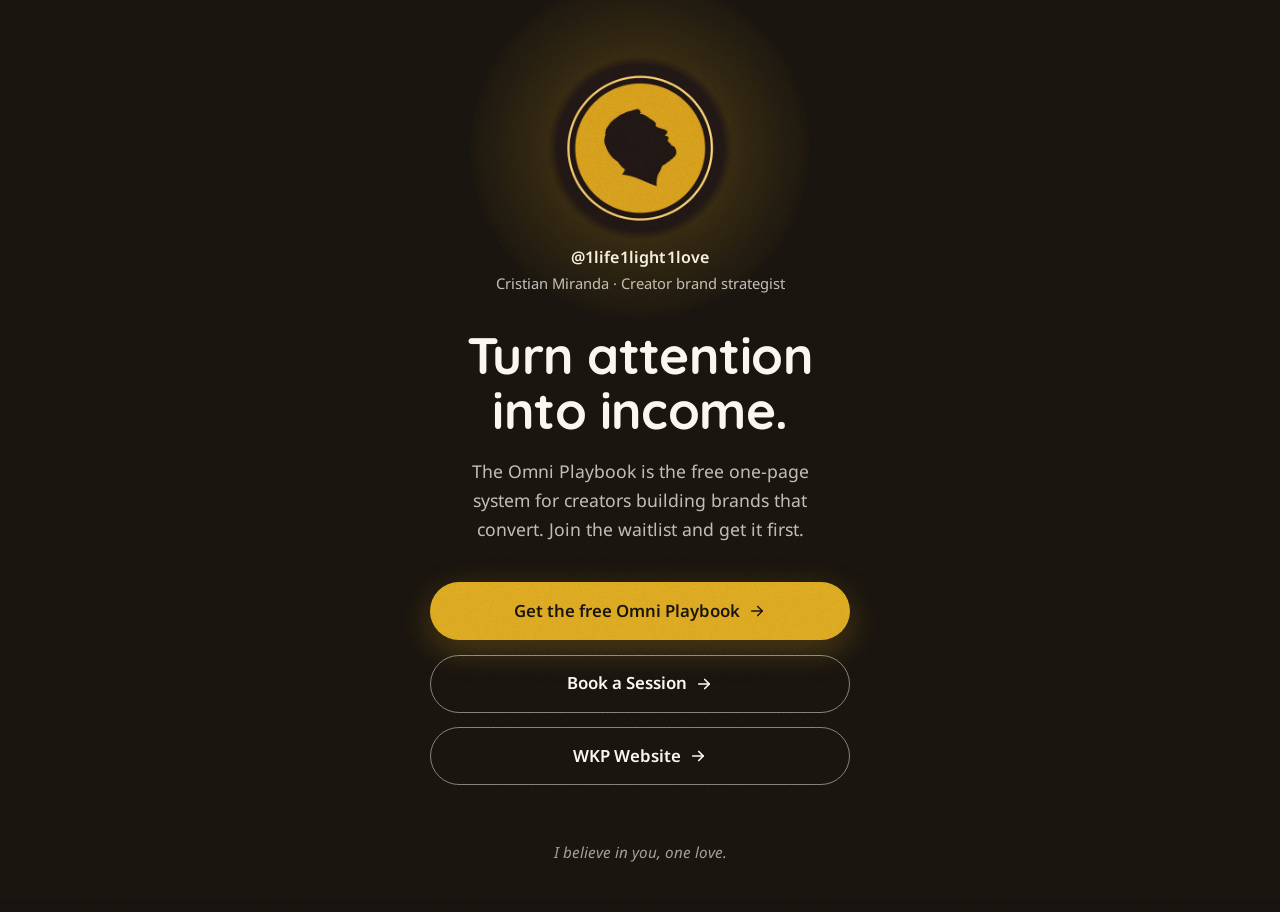
==== bio/index.html @ d90f1c0c "Add files via upload" ====
<!doctype html>
<html lang="en">
  <head>
    <meta charset="utf-8" />
    <meta name="viewport" content="width=device-width, initial-scale=1, viewport-fit=cover" />
    <meta name="color-scheme" content="dark" />
    <link rel="icon" href="data:," />
    <title>Playbook Bio Link</title>
    <link rel="preconnect" href="https://fonts.googleapis.com" />
    <link rel="preconnect" href="https://fonts.gstatic.com" crossorigin />
    <link href="https://fonts.googleapis.com/css2?family=Noto+Sans:wght@400;500;600&family=Quicksand:wght@700&display=swap" rel="stylesheet" />
    <style>
      :root {
        --ground: #17130E;
        --paper: #FAF6EF;
        --gold: #DAA320;
        --gold-deep: #B8860B;
        --muted: rgba(250, 246, 239, 0.72);
      }

      * { box-sizing: border-box; }

      html, body { height: 100%; }

      /* Subtle warm paper / film grain overlay across the whole page */
      body::after {
        content: "";
        position: fixed;
        inset: 0;
        z-index: 20;
        pointer-events: none;
        opacity: 0.35;
        mix-blend-mode: overlay;
        background-image: url("data:image/svg+xml,%3Csvg viewBox='0 0 256 256' xmlns='http://www.w3.org/2000/svg'%3E%3Cfilter id='n'%3E%3CfeTurbulence type='fractalNoise' baseFrequency='0.82' numOctaves='4' stitchTiles='stitch'/%3E%3CfeColorMatrix type='saturate' values='0'/%3E%3C/filter%3E%3Crect width='100%25' height='100%25' filter='url(%23n)'/%3E%3C/svg%3E");
        background-size: 176px 176px;
        background-repeat: repeat;
      }

      body {
        margin: 0;
        background: var(--ground);
        color: var(--paper);
        font-family: "Noto Sans", system-ui, -apple-system, sans-serif;
        -webkit-font-smoothing: antialiased;
        text-rendering: optimizeLegibility;
        overflow-x: hidden;
      }

      main {
        min-height: 100dvh;
        display: flex;
        flex-direction: column;
        align-items: center;
        text-align: center;
        padding: 2.75rem 1.25rem 2.5rem;
        position: relative;
        isolation: isolate;
      }

      /* ---------- Profile header ---------- */

      .profile {
        display: flex;
        flex-direction: column;
        align-items: center;
      }

      /* The light: the face-in-the-light mark over a soft pulsing gold glow */
      .disc-wrap {
        position: relative;
        width: 168px;
        height: 168px;
        flex-shrink: 0;
        display: grid;
        place-items: center;
      }

      /* Soft golden glow layered directly behind the mark */
      .pulse {
        position: absolute;
        top: 50%;
        left: 50%;
        width: 300px;
        height: 300px;
        transform: translate(-50%, -50%);
        border-radius: 50%;
        background: radial-gradient(circle, rgba(218, 163, 32, 0.38) 0%, rgba(218, 163, 32, 0.16) 42%, rgba(218, 163, 32, 0.05) 65%, transparent 75%);
        opacity: 0.8;
        pointer-events: none;
      }

      /* The approved face-in-the-light mark v2: silhouette profile in a gold
         disc with a thin gold ring. Its square edges feather out so the
         warm black of the artwork melts into the page ground. */
      .mark {
        position: relative;
        display: block;
        width: 100%;
        height: 100%;
        border-radius: 50%;
        -webkit-mask-image: radial-gradient(closest-side, #000 90%, transparent 100%);
        mask-image: radial-gradient(closest-side, #000 90%, transparent 100%);
      }

      .handle {
        margin: 0.35rem 0 0;
        font-size: 1rem;
        font-weight: 600;
        letter-spacing: 0.01em;
        color: var(--paper);
      }

      .role {
        margin: 0.3rem 0 0;
        font-size: 0.92rem;
        line-height: 1.5;
        color: var(--muted);
      }

      /* ---------- Headline ---------- */

      h1 {
        font-family: "Quicksand", "Noto Sans", sans-serif;
        font-weight: 700;
        font-size: clamp(2.1rem, 8.5vw, 3.2rem);
        line-height: 1.08;
        letter-spacing: -0.01em;
        margin: 2.1rem 0 0;
        max-width: 12ch;
        color: var(--paper);
      }

      .support {
        margin: 1.15rem 0 0;
        font-size: 1.02rem;
        line-height: 1.65;
        color: var(--muted);
        max-width: 34ch;
        font-weight: 400;
      }

      /* ---------- Link stack ---------- */

      .links {
        display: flex;
        flex-direction: column;
        gap: 0.9rem;
        width: 100%;
        max-width: 420px;
        margin-top: 2.4rem;
      }

      .btn {
        display: inline-flex;
        align-items: center;
        justify-content: center;
        gap: 0.55rem;
        width: 100%;
        min-height: 58px;
        padding: 1.05rem 1.6rem;
        border-radius: 999px;
        font-family: "Noto Sans", sans-serif;
        font-weight: 600;
        font-size: 1.05rem;
        line-height: 1;
        text-decoration: none;
        -webkit-tap-highlight-color: transparent;
        transition: background 180ms ease, transform 180ms ease, box-shadow 180ms ease, border-color 180ms ease, color 180ms ease;
      }

      .btn svg { flex-shrink: 0; }

      .btn:focus-visible {
        outline: 3px solid var(--paper);
        outline-offset: 4px;
      }

      /* Primary: the Playbook, stage gold with a warm glow */
      .btn-primary {
        background: var(--gold);
        color: #17130E;
        box-shadow: 0 10px 32px rgba(218, 163, 32, 0.28), 0 2px 8px rgba(0,0,0,0.35);
      }

      .btn-primary:hover {
        background: #E8B52E;
        transform: translateY(-2px);
      }

      .btn-primary:active {
        transform: translateY(0);
        background: #C9971C;
      }

      /* Secondary: Work with us, warm-white ghost outline */
      .btn-ghost {
        background: transparent;
        color: var(--paper);
        border: 1.5px solid rgba(250, 246, 239, 0.45);
      }

      .btn-ghost:hover {
        border-color: rgba(250, 246, 239, 0.85);
        background: rgba(250, 246, 239, 0.06);
        transform: translateY(-2px);
      }

      .btn-ghost:active {
        transform: translateY(0);
        background: rgba(250, 246, 239, 0.12);
      }

      footer {
        margin-top: auto;
        padding-top: 3.5rem;
        font-size: 0.95rem;
        line-height: 1.5;
        color: rgba(250, 246, 239, 0.58);
        font-style: italic;
      }

      /* ---------- Motion: subtle, warm, reduced-motion safe ---------- */

      @media (prefers-reduced-motion: no-preference) {
        /* Staggered fade-up entrance: each element cascades in on load */
        .reveal {
          opacity: 0;
          animation: rise 700ms cubic-bezier(0.22, 0.61, 0.36, 1) forwards;
          animation-delay: var(--d, 0ms);
        }

        /* Very slow drift on the gold disc */
        .disc-wrap {
          animation: drift 16s ease-in-out infinite alternate;
        }

        /* Slow breathing pulse on the glow behind the mark */
        .pulse {
          animation: pulse 5s ease-in-out infinite alternate;
        }

        /* Slow breathing glow pulse on the primary Playbook button.
           Combined with the rise entrance so the fade-up still completes. */
        .btn-primary {
          animation: rise 700ms cubic-bezier(0.22, 0.61, 0.36, 1) var(--d, 0ms) forwards,
                     glow 4.5s ease-in-out calc(var(--d, 0ms) + 700ms) infinite;
        }

        .btn-primary:hover {
          animation-play-state: paused;
          box-shadow: 0 14px 38px rgba(218, 163, 32, 0.38), 0 2px 8px rgba(0,0,0,0.35);
        }
      }

      @keyframes rise {
        from { opacity: 0; transform: translateY(14px); }
        to { opacity: 1; transform: translateY(0); }
      }

      @keyframes drift {
        from { transform: translate(0, 0); }
        to { transform: translate(6px, -8px); }
      }

      @keyframes pulse {
        from { opacity: 0.5; transform: translate(-50%, -50%) scale(0.94); }
        to { opacity: 1; transform: translate(-50%, -50%) scale(1.07); }
      }

      @keyframes glow {
        0%, 100% { box-shadow: 0 10px 32px rgba(218, 163, 32, 0.26), 0 2px 8px rgba(0,0,0,0.35); }
        50% { box-shadow: 0 10px 40px rgba(218, 163, 32, 0.42), 0 2px 8px rgba(0,0,0,0.35); }
      }

      @media (min-width: 640px) {
        main { padding: 3.5rem 2rem 3rem; }
        .disc-wrap { width: 184px; height: 184px; }
        .pulse { width: 340px; height: 340px; }
        .support { font-size: 1.1rem; }
      }
    </style>
  </head>
  <body>
    <main>
      <header class="profile reveal" style="--d: 0ms">
        <div class="disc-wrap" aria-hidden="true">
          <div class="pulse"></div>
          <img class="mark" src="[data-uri]" alt="" width="1600" height="1600" />
        </div>
        <p class="handle">@1life1light1love</p>
        <p class="role">Cristian Miranda · Creator brand strategist</p>
      </header>

      <h1 class="reveal" style="--d: 120ms">Turn attention into income.</h1>

      <p class="support reveal" style="--d: 240ms">The Omni Playbook is the free one-page system for creators building brands that convert. Join the waitlist and get it first.</p>

      <nav class="links" aria-label="Links">
        <a class="btn btn-primary reveal" style="--d: 360ms" href="https://docs.google.com/forms/d/e/1FAIpQLSfU2hYsQtD0JWPbAGoV3XUKcqMkYmv_hSObWgO1VlSf3enQ-Q/viewform" target="_blank" rel="noopener noreferrer">
          Get the free Omni Playbook
          <svg width="18" height="18" viewBox="0 0 24 24" fill="none" stroke="currentColor" stroke-width="2.2" stroke-linecap="round" stroke-linejoin="round" aria-hidden="true"><path d="M5 12h14"/><path d="m13 6 6 6-6 6"/></svg>
        </a>

        <a class="btn btn-ghost reveal" style="--d: 480ms" href="https://calendly.com/cmiranda787/30min" target="_blank" rel="noopener noreferrer">
          Book a Session
          <svg width="18" height="18" viewBox="0 0 24 24" fill="none" stroke="currentColor" stroke-width="2.2" stroke-linecap="round" stroke-linejoin="round" aria-hidden="true"><path d="M5 12h14"/><path d="m13 6 6 6-6 6"/></svg>
        </a>

        <a class="btn btn-ghost reveal" style="--d: 600ms" href="https://cmiranda787-maker.github.io/links/wkp/" target="_blank" rel="noopener noreferrer">
          WKP Website
          <svg width="18" height="18" viewBox="0 0 24 24" fill="none" stroke="currentColor" stroke-width="2.2" stroke-linecap="round" stroke-linejoin="round" aria-hidden="true"><path d="M5 12h14"/><path d="m13 6 6 6-6 6"/></svg>
        </a>
      </nav>

      <footer class="reveal" style="--d: 720ms">I believe in you, one love.</footer>
    </main>
  </body>
</html>
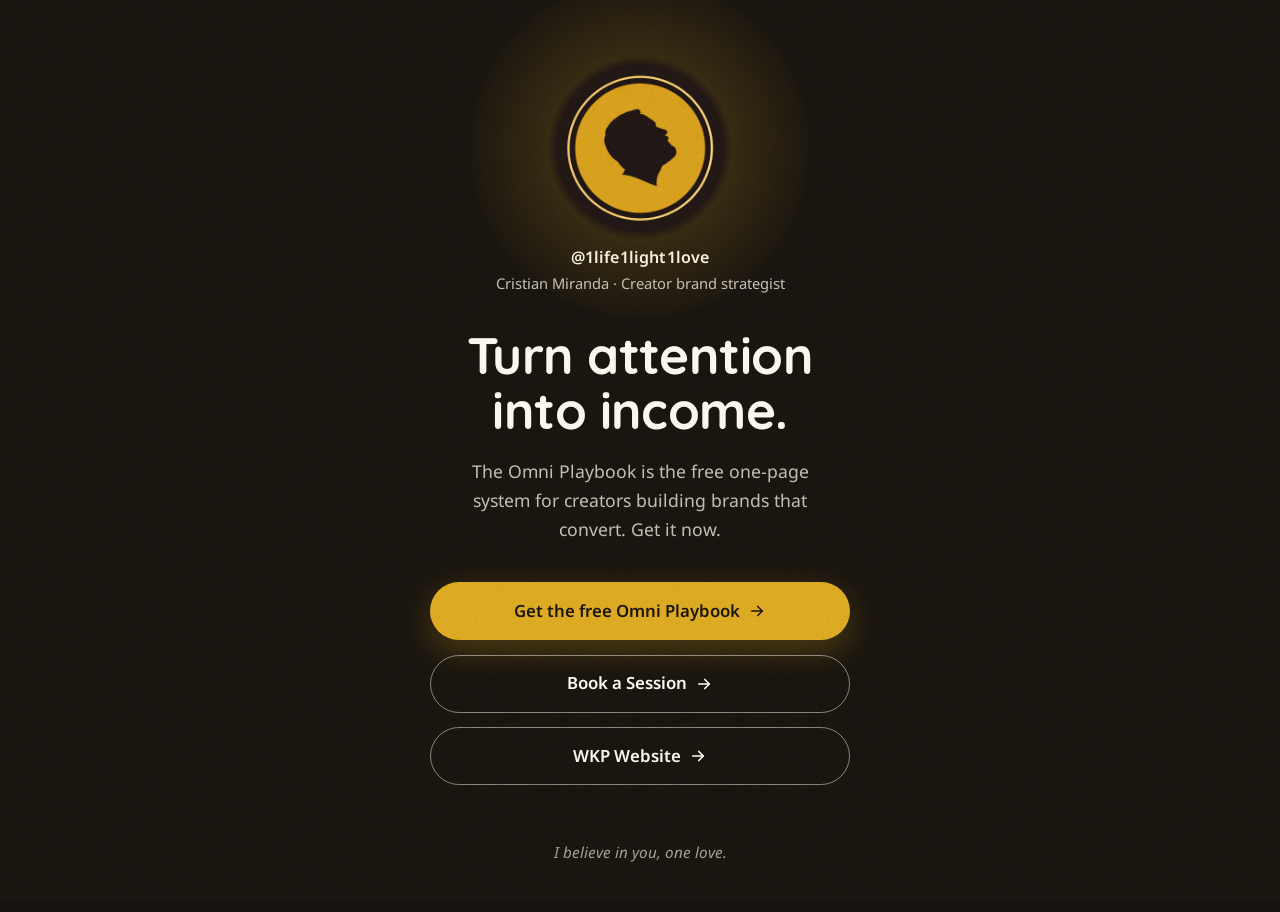
==== commit 619cabc7: "Bio tree: Playbook copy 'Join the waitlist and get it first' -> 'Get it now'" ====
--- a/bio/index.html
+++ b/bio/index.html
@@ -293,10 +293,10 @@
 
       <h1 class="reveal" style="--d: 120ms">Turn attention into income.</h1>
 
-      <p class="support reveal" style="--d: 240ms">The Omni Playbook is the free one-page system for creators building brands that convert. Join the waitlist and get it first.</p>
+      <p class="support reveal" style="--d: 240ms">The Omni Playbook is the free one-page system for creators building brands that convert. Get it now.</p>
 
       <nav class="links" aria-label="Links">
-        <a class="btn btn-primary reveal" style="--d: 360ms" href="https://docs.google.com/forms/d/e/1FAIpQLSfU2hYsQtD0JWPbAGoV3XUKcqMkYmv_hSObWgO1VlSf3enQ-Q/viewform" target="_blank" rel="noopener noreferrer">
+        <a class="btn btn-primary reveal" style="--d: 360ms" href="https://omni-playbook--seth.squidler.app/" target="_blank" rel="noopener noreferrer">
           Get the free Omni Playbook
           <svg width="18" height="18" viewBox="0 0 24 24" fill="none" stroke="currentColor" stroke-width="2.2" stroke-linecap="round" stroke-linejoin="round" aria-hidden="true"><path d="M5 12h14"/><path d="m13 6 6 6-6 6"/></svg>
         </a>
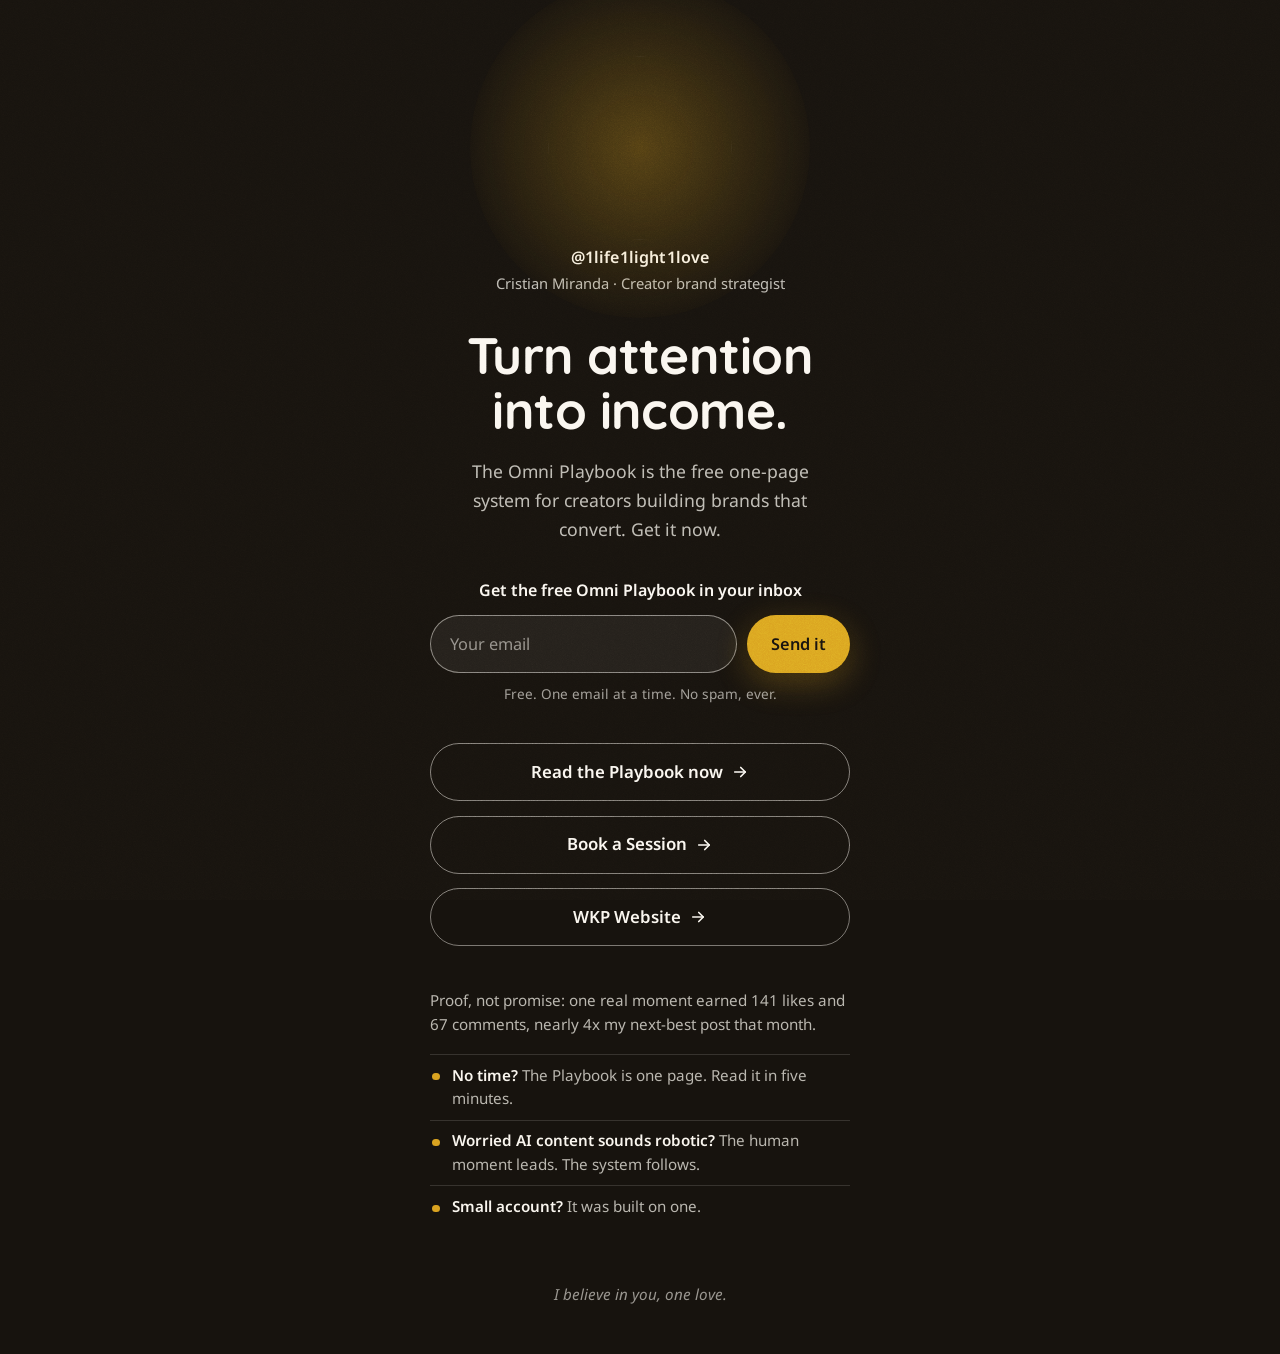
==== commit 32f57adc: "Hormozi fixes: bio page with email capture under the headline (entry ID wired, tested)" ====
--- a/bio/index.html
+++ b/bio/index.html
@@ -4,8 +4,9 @@
     <meta charset="utf-8" />
     <meta name="viewport" content="width=device-width, initial-scale=1, viewport-fit=cover" />
     <meta name="color-scheme" content="dark" />
+    <meta name="description" content="The Omni Playbook is the free one-page system for creators building brands that convert. Get it in your inbox." />
     <link rel="icon" href="data:," />
-    <title>Playbook Bio Link</title>
+    <title>Get the free Omni Playbook</title>
     <link rel="preconnect" href="https://fonts.googleapis.com" />
     <link rel="preconnect" href="https://fonts.gstatic.com" crossorigin />
     <link href="https://fonts.googleapis.com/css2?family=Noto+Sans:wght@400;500;600&family=Quicksand:wght@700&display=swap" rel="stylesheet" />
@@ -219,6 +220,137 @@
         font-style: italic;
       }
 
+
+      /* ---------- Email capture ---------- */
+
+      .capture {
+        width: 100%;
+        max-width: 420px;
+        margin-top: 2.1rem;
+      }
+
+      .capture-label {
+        display: block;
+        font-size: 1rem;
+        font-weight: 600;
+        line-height: 1.5;
+        color: var(--paper);
+      }
+
+      .capture-row {
+        display: flex;
+        gap: 0.6rem;
+        margin-top: 0.85rem;
+      }
+
+      .capture-row input {
+        flex: 1;
+        min-width: 0;
+        min-height: 58px;
+        padding: 0.9rem 1.2rem;
+        border-radius: 999px;
+        border: 1.5px solid rgba(250, 246, 239, 0.45);
+        background: rgba(250, 246, 239, 0.06);
+        color: var(--paper);
+        font-family: "Noto Sans", sans-serif;
+        font-size: 1.02rem;
+        outline: none;
+      }
+
+      .capture-row input::placeholder { color: rgba(250, 246, 239, 0.5); }
+
+      .capture-row input:focus { border-color: var(--gold); }
+
+      .capture-row button {
+        flex: none;
+        min-height: 58px;
+        padding: 0 1.5rem;
+        border: none;
+        border-radius: 999px;
+        background: var(--gold);
+        color: #17130E;
+        font-family: "Noto Sans", sans-serif;
+        font-size: 1.02rem;
+        font-weight: 600;
+        cursor: pointer;
+        box-shadow: 0 10px 32px rgba(218, 163, 32, 0.28), 0 2px 8px rgba(0,0,0,0.35);
+        transition: background 180ms ease, transform 180ms ease;
+      }
+
+      .capture-row button:hover { background: #E8B52E; transform: translateY(-2px); }
+
+      .capture-note {
+        margin: 0.7rem 0 0;
+        font-size: 0.85rem;
+        line-height: 1.5;
+        color: rgba(250, 246, 239, 0.58);
+      }
+
+      #capture-frame {
+        position: absolute;
+        width: 0;
+        height: 0;
+        border: 0;
+      }
+
+      .capture-success {
+        width: 100%;
+        max-width: 420px;
+        margin-top: 2.1rem;
+        padding: 1.1rem 1.3rem;
+        border: 1.5px solid rgba(218, 163, 32, 0.6);
+        border-radius: 1rem;
+        background: rgba(218, 163, 32, 0.1);
+      }
+
+      .capture-success p { margin: 0; font-size: 1rem; line-height: 1.55; }
+      .capture-success p + p { margin-top: 0.4rem; }
+      .capture-success a { color: var(--gold); font-weight: 600; }
+
+      /* ---------- Proof ---------- */
+
+      .proof {
+        width: 100%;
+        max-width: 420px;
+        margin-top: 2.6rem;
+        text-align: left;
+      }
+
+      .proof-line {
+        margin: 0;
+        font-size: 0.95rem;
+        line-height: 1.6;
+        color: var(--muted);
+      }
+
+      .proof-bullets {
+        margin: 1.1rem 0 0;
+        padding: 0;
+        list-style: none;
+      }
+
+      .proof-bullets li {
+        position: relative;
+        padding: 0.55rem 0 0.55rem 1.4rem;
+        border-top: 1px solid rgba(250, 246, 239, 0.14);
+        font-size: 0.95rem;
+        line-height: 1.55;
+        color: var(--muted);
+      }
+
+      .proof-bullets li::before {
+        content: "";
+        position: absolute;
+        left: 0.15rem;
+        top: 1.15rem;
+        width: 0.45rem;
+        height: 0.45rem;
+        border-radius: 50%;
+        background: var(--gold);
+      }
+
+      .proof-bullets li b { color: var(--paper); font-weight: 600; }
+
       /* ---------- Motion: subtle, warm, reduced-motion safe ---------- */
 
       @media (prefers-reduced-motion: no-preference) {
@@ -285,7 +417,7 @@
       <header class="profile reveal" style="--d: 0ms">
         <div class="disc-wrap" aria-hidden="true">
           <div class="pulse"></div>
-          <img class="mark" src="[data-uri]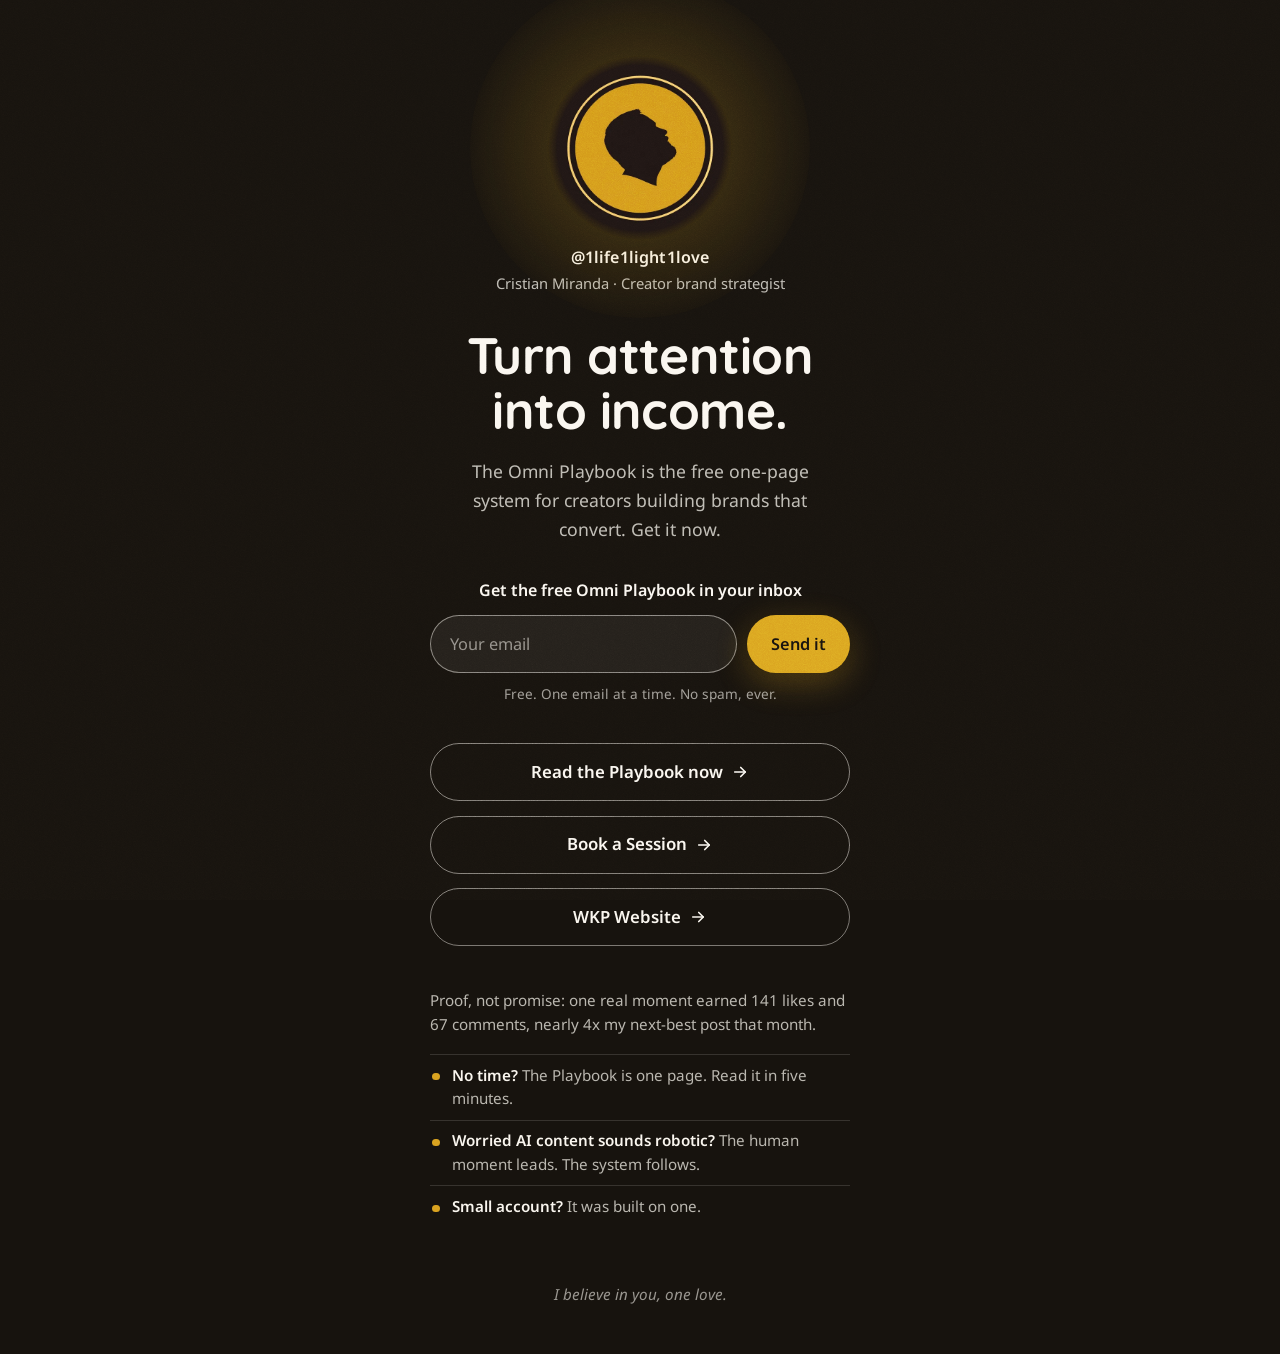
==== commit 6a60c870: "Hormozi fixes: fix bio hero mark image path (stray characters in src)" ====
--- a/bio/index.html
+++ b/bio/index.html
@@ -417,7 +417,7 @@
       <header class="profile reveal" style="--d: 0ms">
         <div class="disc-wrap" aria-hidden="true">
           <div class="pulse"></div>
-          <img class="mark" src="assets/face-in-the-light-mark.webp©2é2" />
+          <img class="mark" src="assets/face-in-the-light-mark.webp" />
         </div>
         <p class="handle">@1life1light1love</p>
         <p class="role">Cristian Miranda · Creator brand strategist</p>
